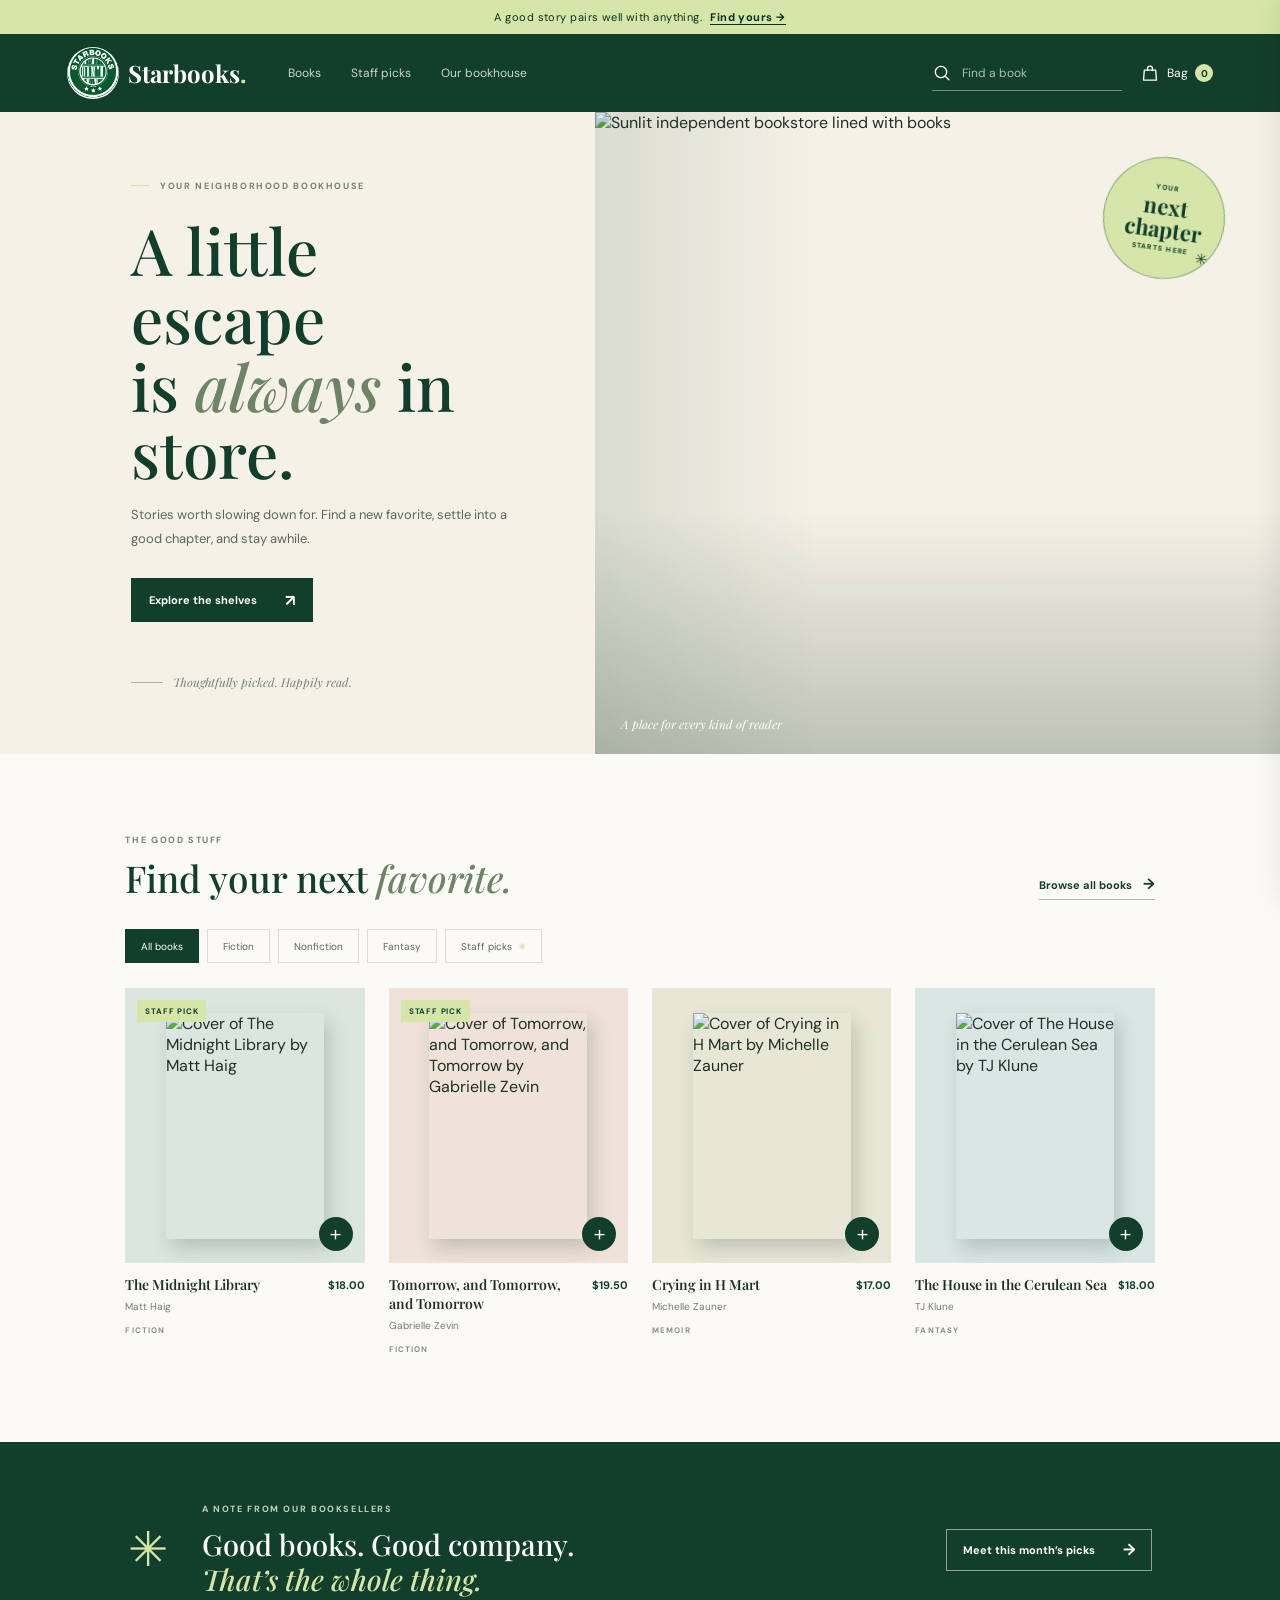
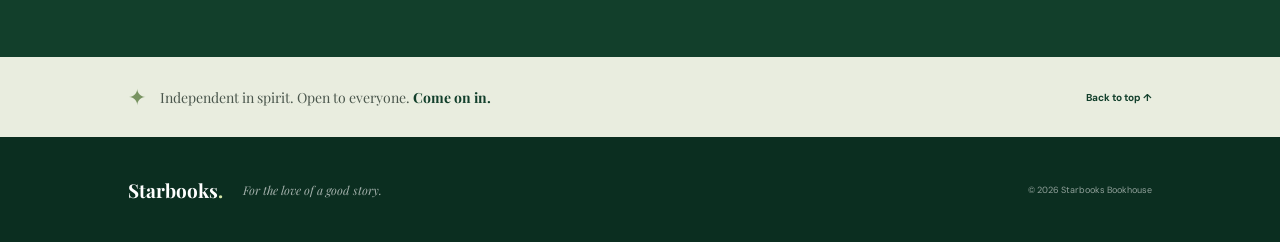
==== github-pages/index.html @ 0fb67bca "Starbooks storefront UI update" ====
<!doctype html>
<html lang="en">
  <head>
    <meta charset="UTF-8" />
    <meta name="viewport" content="width=device-width, initial-scale=1.0" />
    <meta name="theme-color" content="#123f2b" />
    <meta name="description" content="Find your next favorite at Starbooks, your neighborhood bookhouse." />
    <title>Starbooks — Your next favorite is waiting</title>
    <link rel="preconnect" href="https://fonts.googleapis.com" />
    <link rel="preconnect" href="https://fonts.gstatic.com" crossorigin />
    <link href="https://fonts.googleapis.com/css2?family=DM+Sans:wght@400;500;600;700&family=Playfair+Display:wght@500;600;700&display=swap" rel="stylesheet" />
    <link rel="stylesheet" href="styles.css?v=3" />
    <script src="backend-config.js"></script>
    <script src="app.js?v=3" defer></script>
  </head>
  <body>
    <div class="announcement">A good story pairs well with anything. <a href="#books">Find yours <span aria-hidden="true">→</span></a></div>
    <header class="site-header">
      <a class="brand" href="#top" aria-label="Starbooks home">
        <img class="brand-logo" src="logo.jpg" alt="" />
        <span class="brand-name">Starbooks<span class="brand-period">.</span></span>
      </a>
      <nav class="main-nav" aria-label="Main navigation">
        <a href="#books">Books</a>
        <a href="#staff-picks">Staff picks</a>
        <a href="#about">Our bookhouse</a>
      </nav>
      <div class="header-actions">
        <label class="search-box">
          <svg viewBox="0 0 24 24" aria-hidden="true"><circle cx="10.8" cy="10.8" r="6.8"/><path d="m16 16 4.2 4.2"/></svg>
          <input id="search" type="search" placeholder="Find a book" aria-label="Search books" />
        </label>
        <button class="bag-button" id="open-cart" type="button" aria-label="Open shopping bag, 0 items">
          <svg viewBox="0 0 24 24" aria-hidden="true"><path d="M5.2 8.5h13.6l1 12H4.2l1-12Z"/><path d="M9 9V6.8a3 3 0 0 1 6 0V9"/></svg>
          <span>Bag</span><span class="bag-count" id="bag-count">0</span>
        </button>
        <button class="menu-toggle icon-button" id="menu-toggle" type="button" aria-label="Open menu" aria-expanded="false">
          <svg viewBox="0 0 24 24" aria-hidden="true"><path d="M4 7h16M4 12h16M4 17h16"/></svg>
        </button>
      </div>
      <div class="mobile-menu" id="mobile-menu">
        <a href="#books">Books</a><a href="#staff-picks">Staff picks</a><a href="#about">Our bookhouse</a>
      </div>
    </header>

    <main id="top">
      <section class="hero" aria-labelledby="hero-title">
        <div class="hero-copy">
          <p class="eyebrow"><span></span> YOUR NEIGHBORHOOD BOOKHOUSE</p>
          <h1 id="hero-title">A little escape<br />is <em>always</em> in store.</h1>
          <p class="hero-description">Stories worth slowing down for. Find a new favorite, settle into a good chapter, and stay awhile.</p>
          <a class="primary-button" href="#books">Explore the shelves <span aria-hidden="true">↗</span></a>
          <div class="hero-note"><span class="note-rule"></span><span>Thoughtfully picked. Happily read.</span></div>
        </div>
        <div class="hero-image-wrap">
          <img class="hero-image" src="https://images.unsplash.com/photo-1507842217343-583bb7270b66?auto=format&fit=crop&w=1500&q=85" alt="Sunlit independent bookstore lined with books" />
          <div class="hero-sticker"><span>YOUR</span><strong>next<br />chapter</strong><span>STARTS HERE</span><i aria-hidden="true">✳</i></div>
          <span class="image-caption">A place for every kind of reader</span>
        </div>
      </section>

      <section class="shelf-section" id="books" aria-labelledby="shelf-heading">
        <div class="section-heading">
          <div><p class="eyebrow green-eyebrow">THE GOOD STUFF</p><h2 id="shelf-heading">Find your next <em>favorite.</em></h2></div>
          <a class="text-link" href="#book-grid">Browse all books <span aria-hidden="true">→</span></a>
        </div>
        <div class="filter-row" role="group" aria-label="Filter books by genre">
          <button class="filter-chip active" data-category="All" type="button" aria-pressed="true">All books</button>
          <button class="filter-chip" data-category="Fiction" type="button" aria-pressed="false">Fiction</button>
          <button class="filter-chip" data-category="Nonfiction" type="button" aria-pressed="false">Nonfiction</button>
          <button class="filter-chip" data-category="Fantasy" type="button" aria-pressed="false">Fantasy</button>
          <button class="filter-chip" data-category="Staff picks" type="button" aria-pressed="false">Staff picks <span class="sparkle" aria-hidden="true">✳</span></button>
        </div>
        <div class="book-grid" id="book-grid" aria-live="polite">
          <article class="book-card" data-category="Fiction" data-title="The Midnight Library" data-author="Matt Haig" data-price="18.00" data-isbn="9780525559474" data-pick="true">
            <div class="book-art cover-blue"><img src="https://covers.openlibrary.org/b/isbn/9780525559474-L.jpg" alt="Cover of The Midnight Library by Matt Haig" loading="lazy" /><span class="pick-label">STAFF PICK</span><button class="quick-add" type="button" aria-label="Add The Midnight Library to bag">+</button></div>
            <div class="book-info"><div><h3>The Midnight Library</h3><p>Matt Haig</p></div><span class="price">$18.00</span></div>
            <span class="book-genre">FICTION</span>
          </article>
          <article class="book-card" data-category="Fiction" data-title="Tomorrow, and Tomorrow, and Tomorrow" data-author="Gabrielle Zevin" data-price="19.50" data-isbn="9780593321201" data-pick="true">
            <div class="book-art cover-coral"><img src="https://covers.openlibrary.org/b/isbn/9780593321201-L.jpg" alt="Cover of Tomorrow, and Tomorrow, and Tomorrow by Gabrielle Zevin" loading="lazy" /><span class="pick-label">STAFF PICK</span><button class="quick-add" type="button" aria-label="Add Tomorrow, and Tomorrow, and Tomorrow to bag">+</button></div>
            <div class="book-info"><div><h3>Tomorrow, and Tomorrow, and Tomorrow</h3><p>Gabrielle Zevin</p></div><span class="price">$19.50</span></div>
            <span class="book-genre">FICTION</span>
          </article>
          <article class="book-card" data-category="Nonfiction" data-title="Crying in H Mart" data-author="Michelle Zauner" data-price="17.00" data-isbn="9780525657743" data-pick="false">
            <div class="book-art cover-yellow"><img src="https://covers.openlibrary.org/b/isbn/9780525657743-L.jpg" alt="Cover of Crying in H Mart by Michelle Zauner" loading="lazy" /><button class="quick-add" type="button" aria-label="Add Crying in H Mart to bag">+</button></div>
            <div class="book-info"><div><h3>Crying in H Mart</h3><p>Michelle Zauner</p></div><span class="price">$17.00</span></div>
            <span class="book-genre">MEMOIR</span>
          </article>
          <article class="book-card" data-category="Fantasy" data-title="The House in the Cerulean Sea" data-author="TJ Klune" data-price="18.00" data-isbn="9781250217288" data-pick="false">
            <div class="book-art cover-teal"><img src="https://covers.openlibrary.org/b/isbn/9781250217288-L.jpg" alt="Cover of The House in the Cerulean Sea by TJ Klune" loading="lazy" /><button class="quick-add" type="button" aria-label="Add The House in the Cerulean Sea to bag">+</button></div>
            <div class="book-info"><div><h3>The House in the Cerulean Sea</h3><p>TJ Klune</p></div><span class="price">$18.00</span></div>
            <span class="book-genre">FANTASY</span>
          </article>
        </div>
        <p class="empty-state" id="empty-state" hidden>No books found. Try a different search.</p>
      </section>

      <section class="staff-banner" id="staff-picks">
        <div class="banner-mark" aria-hidden="true">✳</div>
        <div><p class="eyebrow">A NOTE FROM OUR BOOKSELLERS</p><h2>Good books. Good company.<br /><em>That’s the whole thing.</em></h2></div>
        <a class="light-button" href="#books">Meet this month’s picks <span aria-hidden="true">→</span></a>
      </section>

      <section class="about-strip" id="about"><span class="about-icon" aria-hidden="true">✦</span><p>Independent in spirit. Open to everyone. <strong>Come on in.</strong></p><a href="#top" aria-label="Back to top">Back to top ↑</a></section>
    </main>

    <footer class="site-footer"><a class="footer-brand" href="#top">Starbooks<span>.</span></a><p>For the love of a good story.</p><small>© 2026 Starbooks Bookhouse</small></footer>

    <div class="scrim" id="scrim" hidden></div>
    <aside class="cart-drawer" id="cart-drawer" aria-labelledby="cart-title" aria-modal="true" role="dialog" aria-hidden="true" inert>
      <div class="cart-header"><div><p class="eyebrow green-eyebrow">YOUR LITTLE STACK</p><h2 id="cart-title">Your bag <span id="cart-item-count">(0)</span></h2></div><button class="icon-button close-cart" id="close-cart" type="button" aria-label="Close bag"><svg viewBox="0 0 24 24" aria-hidden="true"><path d="m6 6 12 12M18 6 6 18"/></svg></button></div>
      <div class="cart-items" id="cart-items"><p class="cart-empty">Your next favorite is still out there.</p></div>
      <div class="cart-footer">
        <div class="subtotal"><span>Subtotal</span><strong id="cart-subtotal">$0.00</strong></div>
        <button class="checkout-button" id="checkout-button" type="button" disabled>Continue <span aria-hidden="true">→</span></button>
        <p id="checkout-message" class="checkout-message" role="status" aria-live="polite"></p>
        <form class="checkout-form" id="checkout-form" hidden>
          <label class="customer-field">Email for the receipt<input name="customer_email" type="email" autocomplete="email" maxlength="254" required /></label>
          <label class="form-trap" aria-hidden="true">Leave this field blank<input name="website" tabindex="-1" autocomplete="off" /></label>
          <button class="checkout-submit" type="submit">Send receipt <span aria-hidden="true">→</span></button>
        </form>
      </div>
    </aside>
    <div class="toast" id="toast" role="status" aria-live="polite"></div>
  </body>
</html>
---- github-pages/styles.css ----
:root {
  color-scheme: light;
  --forest: #123f2b;
  --forest-dark: #0b2e20;
  --leaf: #d5e6a8;
  --cream: #f5f1e7;
  --paper: #fbfaf6;
  --ink: #1f3028;
  --muted: #747b72;
  --line: #e6e1d6;
  --serif: "Playfair Display", Georgia, serif;
  --sans: "DM Sans", "Helvetica Neue", sans-serif;
}

* { box-sizing: border-box; }
html { scroll-behavior: smooth; }
body { margin: 0; background: var(--paper); color: var(--ink); font-family: var(--sans); -webkit-font-smoothing: antialiased; }
button, input { font: inherit; }
button, a { -webkit-tap-highlight-color: transparent; }
a { color: inherit; text-decoration: none; }
button { color: inherit; }
.announcement { min-height: 34px; display: flex; justify-content: center; align-items: center; gap: 8px; padding: 6px 16px; background: var(--leaf); color: var(--forest-dark); font-size: 11px; letter-spacing: .04em; }
.announcement a { font-weight: 700; border-bottom: 1px solid currentColor; }
.site-header { height: 78px; padding: 0 max(5.2vw, 28px); display: flex; align-items: center; gap: 42px; background: var(--forest); color: #fffdf7; position: relative; z-index: 5; }
.brand { display: inline-flex; align-items: center; gap: 9px; flex-shrink: 0; }
.brand-logo { width: 52px; height: 52px; display: block; border-radius: 50%; background: white; object-fit: cover; }
.brand-name,.footer-brand { font-family: var(--serif); font-size: 24px; font-weight: 700; letter-spacing: 0; }
.brand-period,.footer-brand span { color: var(--leaf); }
.main-nav { display: flex; align-items: center; gap: 30px; margin-right: auto; }
.main-nav a { color: rgba(255,255,255,.78); font-size: 12px; transition: color .2s; }
.main-nav a:hover { color: var(--leaf); }
.header-actions { display: flex; align-items: center; gap: 18px; }
.search-box { width: 190px; height: 36px; display: flex; align-items: center; gap: 8px; border-bottom: 1px solid rgba(255,255,255,.4); }
.search-box svg,.icon-button svg,.bag-button svg { width: 20px; height: 20px; fill: none; stroke: currentColor; stroke-width: 1.6; stroke-linecap: round; stroke-linejoin: round; flex: 0 0 auto; }
.search-box input { width: 100%; min-width: 0; border: 0; outline: 0; background: transparent; color: white; font-size: 12px; }
.search-box input::placeholder { color: rgba(255,255,255,.66); }
.icon-button { display: inline-flex; justify-content: center; align-items: center; background: none; border: 0; color: inherit; cursor: pointer; }
.icon-button { width: 36px; height: 36px; }
.bag-button { display: inline-flex; min-height: 36px; align-items: center; gap: 7px; padding: 0; border: 0; background: none; color: inherit; font-size: 12px; cursor: pointer; }
.bag-count { display: grid; min-width: 18px; height: 18px; place-items: center; padding: 0 4px; border-radius: 50%; background: var(--leaf); color: var(--forest); font-size: 10px; font-weight: 700; }
.menu-toggle,.mobile-menu { display: none; }
.hero { min-height: 530px; display: grid; grid-template-columns: .93fr 1.07fr; background: var(--cream); overflow: hidden; }
.hero-copy { align-self: center; padding: 68px 6vw 64px 10.2vw; position: relative; z-index: 1; }
.eyebrow { margin: 0; color: rgba(255,255,255,.76); font-size: 9px; font-weight: 700; letter-spacing: .18em; }
.hero-copy .eyebrow { color: #72836f; }
.eyebrow span { display: inline-block; width: 18px; height: 1px; margin: 0 8px 3px 0; background: var(--leaf); }
.hero h1 { margin: 24px 0 16px; color: var(--forest); font-family: var(--serif); font-size: clamp(46px, 5vw, 69px); font-weight: 500; line-height: 1.06; letter-spacing: 0; }
h1 em,h2 em { color: #6d8565; font-weight: 500; }
.hero-description { max-width: 380px; margin: 0 0 28px; color: #5e665f; font-size: 13px; line-height: 1.8; }
.primary-button,.light-button,.checkout-button { display: inline-flex; align-items: center; justify-content: space-between; gap: 28px; border: 0; cursor: pointer; font-size: 11px; font-weight: 700; }
.primary-button { min-height: 44px; padding: 0 18px; background: var(--forest); color: white; transition: background .2s, transform .2s; }
.primary-button:hover,.checkout-button:hover:not(:disabled) { background: #245b3f; transform: translateY(-1px); }
.primary-button span,.light-button span,.checkout-button span { font-size: 16px; }
.hero-note { display: flex; align-items: center; gap: 10px; margin-top: 52px; color: #7b8078; font-family: var(--serif); font-size: 12px; font-style: italic; }
.note-rule { width: 32px; height: 1px; background: #abb49e; }
.hero-image-wrap { min-height: 530px; position: relative; overflow: hidden; }
.hero-image { width: 100%; height: 100%; position: absolute; inset: 0; object-fit: cover; object-position: center 53%; }
.hero-image-wrap::after { content: ""; position: absolute; inset: 0; background: linear-gradient(90deg, rgba(18,63,43,.12), transparent 32%), linear-gradient(0deg, rgba(15,42,28,.24), transparent 38%); pointer-events: none; }
.hero-sticker { width: 122px; height: 122px; position: absolute; z-index: 1; top: 45px; right: 8%; display: flex; flex-direction: column; justify-content: center; align-items: center; border: 1px solid rgba(18,63,43,.38); border-radius: 50%; background: var(--leaf); color: var(--forest); transform: rotate(8deg); }
.hero-sticker span { font-size: 7px; font-weight: 700; letter-spacing: .18em; }
.hero-sticker strong { margin: 3px 0; font-family: var(--serif); font-size: 22px; line-height: 1.03; text-align: center; }
.hero-sticker i { position: absolute; right: 11px; bottom: 14px; font-size: 15px; font-style: normal; }
.image-caption { position: absolute; z-index: 1; bottom: 22px; left: 26px; color: white; font-family: var(--serif); font-size: 12px; font-style: italic; }
.shelf-section { padding: 80px 9.8vw 88px; background: var(--paper); }
.section-heading { display: flex; align-items: end; justify-content: space-between; gap: 20px; }
.green-eyebrow { color: #72836f; }
.section-heading h2,.staff-banner h2 { margin: 10px 0 0; color: var(--forest); font-family: var(--serif); font-size: 37px; font-weight: 500; line-height: 1.2; }
.text-link { padding-bottom: 5px; color: var(--forest); border-bottom: 1px solid #aebbaa; font-size: 11px; font-weight: 700; }
.text-link span { padding-left: 8px; font-size: 15px; }
.filter-row { display: flex; gap: 8px; margin: 29px 0 25px; overflow-x: auto; scrollbar-width: none; }
.filter-row::-webkit-scrollbar { display: none; }
.filter-chip { min-height: 34px; padding: 0 15px; flex: 0 0 auto; border: 1px solid #dddcd1; background: transparent; color: #5f675f; font-size: 10px; cursor: pointer; transition: all .2s; }
.filter-chip:hover { border-color: var(--forest); color: var(--forest); }
.filter-chip.active { border-color: var(--forest); background: var(--forest); color: white; }
.sparkle { padding-left: 3px; color: #c7d98a; }
.book-grid { display: grid; grid-template-columns: repeat(4,minmax(0,1fr)); gap: 24px; }
.book-card { min-width: 0; animation: arrive .45s both; }
@keyframes arrive { from { opacity: 0; transform: translateY(8px); } to { opacity: 1; transform: translateY(0); } }
.book-art { height: 275px; display: grid; place-items: center; position: relative; overflow: hidden; background: #e7e4da; }
.cover-blue { background: #dce6e0; }.cover-coral { background: #efe2d8; }.cover-yellow { background: #e8e7d6; }.cover-teal { background: #d9e6e4; }
.book-art img { width: 158px; height: 226px; object-fit: cover; box-shadow: 5px 9px 18px rgba(31,48,40,.2); transition: transform .25s, box-shadow .25s; }
.book-card:hover .book-art img { transform: translateY(-4px) rotate(-1deg); box-shadow: 7px 13px 21px rgba(31,48,40,.24); }
.pick-label { position: absolute; top: 12px; left: 12px; padding: 6px 8px; background: var(--leaf); color: var(--forest); font-size: 8px; font-weight: 700; letter-spacing: .1em; }
.quick-add { width: 34px; height: 34px; position: absolute; right: 12px; bottom: 12px; display: grid; place-items: center; border: 0; border-radius: 50%; background: var(--forest); color: white; font-size: 22px; font-weight: 300; line-height: 1; cursor: pointer; transition: transform .2s, background .2s; }
.quick-add:hover { background: #2a6647; transform: rotate(90deg); }
.book-info { display: flex; align-items: start; justify-content: space-between; gap: 8px; margin-top: 13px; }
.book-info h3 { max-width: 210px; margin: 0; font-family: var(--serif); font-size: 14px; font-weight: 600; line-height: 1.35; }
.book-info p { margin: 5px 0 0; color: var(--muted); font-size: 10px; }
.price { flex: 0 0 auto; padding-top: 2px; color: var(--forest); font-size: 11px; font-weight: 700; }
.book-genre { display: block; margin-top: 12px; color: #899084; font-size: 8px; font-weight: 700; letter-spacing: .14em; }
.empty-state { padding: 45px 0; color: var(--muted); font-family: var(--serif); text-align: center; }
.staff-banner { min-height: 215px; padding: 45px 10vw; display: flex; align-items: center; gap: 34px; background: var(--forest); color: white; }
.banner-mark { color: var(--leaf); font-size: 48px; line-height: 1; }
.staff-banner .eyebrow { color: #c4d1bd; }
.staff-banner h2 { margin-top: 12px; color: white; font-size: 29px; }
.staff-banner h2 em { color: var(--leaf); }
.light-button { min-height: 42px; margin-left: auto; padding: 0 16px; border: 1px solid rgba(255,255,255,.52); background: transparent; color: white; transition: background .2s; }
.light-button:hover { background: rgba(255,255,255,.1); }
.about-strip { min-height: 80px; padding: 18px 10vw; display: flex; align-items: center; gap: 14px; background: #e9eddf; }
.about-icon { color: #789361; font-size: 22px; }
.about-strip p { margin: 0; color: #4b574d; font-family: var(--serif); font-size: 14px; }
.about-strip strong { color: var(--forest); }
.about-strip a { margin-left: auto; color: var(--forest); font-size: 10px; font-weight: 700; }
.site-footer { min-height: 105px; padding: 24px 10vw; display: flex; align-items: center; gap: 20px; background: var(--forest-dark); color: white; }
.footer-brand { font-size: 19px; }
.site-footer p { margin: 0; color: rgba(255,255,255,.62); font-family: var(--serif); font-size: 12px; font-style: italic; }
.site-footer small { margin-left: auto; color: rgba(255,255,255,.55); font-size: 9px; }
.scrim { position: fixed; inset: 0; z-index: 10; background: rgba(11,30,20,.48); }
.cart-drawer { width: min(420px,100%); height: 100dvh; position: fixed; z-index: 11; top: 0; right: 0; display: flex; flex-direction: column; padding: 28px; background: var(--paper); box-shadow: -12px 0 35px rgba(0,0,0,.16); transform: translateX(105%); transition: transform .28s ease; }
.cart-drawer.open { transform: translateX(0); }
.cart-header { display: flex; align-items: center; justify-content: space-between; padding-bottom: 20px; border-bottom: 1px solid var(--line); }
.cart-header h2 { margin: 8px 0 0; color: var(--forest); font-family: var(--serif); font-size: 28px; font-weight: 500; }
.cart-header h2 span { color: #8a9187; font-family: var(--sans); font-size: 12px; }
.close-cart { color: var(--forest); }
.cart-items { flex: 1; overflow: auto; }
.cart-empty { margin-top: 34px; color: var(--muted); font-family: var(--serif); font-size: 16px; }
.cart-line { display: grid; grid-template-columns: 55px 1fr auto; gap: 13px; align-items: center; padding: 17px 0; border-bottom: 1px solid var(--line); }
.cart-line img { width: 55px; height: 76px; object-fit: cover; background: #e5e3d9; }
.cart-line h3 { margin: 0; color: var(--forest); font-family: var(--serif); font-size: 13px; }
.cart-line p { margin: 4px 0; color: var(--muted); font-size: 10px; }
.quantity-controls { display: inline-flex; align-items: center; gap: 9px; margin-top: 5px; }
.quantity-controls button { width: 22px; height: 22px; border: 1px solid var(--line); background: transparent; cursor: pointer; }
.quantity-controls span { min-width: 12px; text-align: center; font-size: 10px; }
.cart-line-price { align-self: start; color: var(--forest); font-size: 11px; font-weight: 700; }
.cart-footer { padding-top: 18px; border-top: 1px solid var(--line); }
.subtotal { display: flex; justify-content: space-between; margin-bottom: 17px; color: var(--forest); font-size: 13px; }
.checkout-button { width: 100%; min-height: 47px; padding: 0 17px; background: var(--forest); color: white; transition: .2s; }
.checkout-button[hidden] { display: none; }
.checkout-button:disabled { background: #afb7aa; cursor: not-allowed; }
.cart-footer > p { margin: 10px 0 0; color: var(--muted); font-size: 9px; text-align: center; }
.checkout-message { color: var(--forest); font-size: 11px; line-height: 1.5; text-align: left !important; }
.checkout-form { display: grid; gap: 11px; padding: 13px 0 4px; }
.checkout-form[hidden] { display: none; }
.customer-field { display: grid; gap: 6px; color: #526052; font-size: 10px; font-weight: 600; }
.customer-field input { width: 100%; min-height: 40px; padding: 0 10px; border: 1px solid #d9ded3; background: #fff; color: var(--ink); font-size: 12px; outline-color: #6d8565; }
.order-captcha { min-height: 65px; }
.form-trap { position: absolute; width: 1px; height: 1px; overflow: hidden; clip: rect(0,0,0,0); white-space: nowrap; }
.checkout-submit { width: 100%; min-height: 44px; display: inline-flex; align-items: center; justify-content: space-between; padding: 0 15px; border: 0; background: #d5e6a8; color: var(--forest); font-size: 11px; font-weight: 700; cursor: pointer; }
.checkout-submit:disabled { opacity: .65; cursor: wait; }
.toast { position: fixed; z-index: 99999; right: 24px; top: 24px; bottom: auto; max-width: 380px; padding: 14px 20px; background: var(--forest-dark); color: white; font-size: 12px; font-weight: 600; border-radius: 8px; box-shadow: 0 12px 30px rgba(0,0,0,0.25); border-left: 4px solid #d5e6a8; opacity: 0; pointer-events: none; transform: translateY(-12px); transition: all .25s cubic-bezier(0.16, 1, 0.3, 1); display: flex; align-items: center; gap: 10px; }
.toast.visible { opacity: 1; transform: translateY(0); pointer-events: auto; }
.order-success-card { text-align: center; padding: 36px 16px; display: flex; flex-direction: column; align-items: center; }
.order-success-icon { width: 54px; height: 54px; background: #edf5e8; color: var(--forest-dark); border-radius: 50%; display: flex; align-items: center; justify-content: center; font-size: 24px; margin-bottom: 16px; font-weight: 700; box-shadow: 0 2px 8px rgba(18,63,43,.12); }
.order-success-card h3 { font-family: var(--font-display); font-size: 24px; color: var(--forest-dark); margin: 0 0 8px; }
.order-success-ref { display: inline-block; background: #f0f4ec; color: var(--forest); padding: 4px 12px; border-radius: 6px; font-size: 12px; font-weight: 700; margin-bottom: 14px; letter-spacing: .5px; }
.order-success-desc { color: #55665b; font-size: 13px; line-height: 1.5; margin: 0 0 22px; max-width: 280px; }
.order-success-btn { width: 100%; max-width: 220px; min-height: 42px; background: var(--forest-dark); color: white; border: 0; border-radius: 6px; font-weight: 700; font-size: 12px; cursor: pointer; transition: background .2s; }
.order-success-btn:hover { background: var(--forest); }
body.cart-open { overflow: hidden; }
@media (max-width: 900px) {
  .site-header { gap: 24px; padding-inline: 4vw; }
  .main-nav { gap: 16px; }
  .search-box { width: 145px; }
  .hero-copy { padding-left: 7vw; }
  .hero h1 { font-size: 52px; }
  .shelf-section { padding-inline: 6vw; }
  .book-grid { gap: 14px; }
  .book-art { height: 235px; }
  .book-art img { width: 135px; height: 198px; }
}
@media (max-width: 680px) {
  .announcement { font-size: 10px; }
  .site-header { height: 66px; padding-inline: 19px; gap: 12px; }
  .brand-logo { width: 46px; height: 46px; }
  .brand-name { font-size: 21px; }
  .main-nav { display: none; }
  .header-actions { gap: 10px; margin-left: auto; }
  .bag-button { gap: 4px; }
  .search-box { width: 34px; height: 36px; border: 0; justify-content: center; }
  .search-box input { width: 0; padding: 0; opacity: 0; transition: width .2s, opacity .2s; }
  .search-box:focus-within { width: 154px; border-bottom: 1px solid rgba(255,255,255,.5); }
  .search-box:focus-within input { width: 120px; opacity: 1; }
  .menu-toggle { display: inline-flex; }
  .mobile-menu { position: absolute; top: 66px; left: 0; right: 0; display: none; flex-direction: column; padding: 8px 20px 14px; background: var(--forest); border-top: 1px solid rgba(255,255,255,.16); }
  .mobile-menu.open { display: flex; }
  .mobile-menu a { padding: 11px 0; color: white; font-size: 12px; border-bottom: 1px solid rgba(255,255,255,.12); }
  .hero { grid-template-columns: 1fr; }
  .hero-copy { padding: 49px 25px 35px; }
  .hero h1 { margin-top: 18px; font-size: clamp(45px, 11vw, 61px); }
  .hero-description { max-width: 330px; }
  .hero-note { margin-top: 28px; }
  .hero-image-wrap { min-height: 310px; }
  .hero-sticker { width: 95px; height: 95px; top: 18px; right: 7%; }
  .hero-sticker strong { font-size: 18px; }
  .hero-sticker span { font-size: 6px; }
  .shelf-section { padding: 55px 20px 62px; }
  .section-heading { align-items: start; flex-direction: column; gap: 14px; }
  .section-heading h2 { font-size: 32px; }
  .filter-row { margin-top: 22px; }
  .book-grid { grid-template-columns: repeat(2,minmax(0,1fr)); gap: 25px 13px; }
  .book-art { height: clamp(185px, 58vw, 245px); }
  .book-art img { width: min(65%, 145px); height: 82%; }
  .book-info { gap: 4px; }
  .book-info h3 { font-size: 12px; }
  .price { font-size: 10px; }
  .staff-banner { padding: 33px 23px; gap: 17px; flex-wrap: wrap; }
  .banner-mark { font-size: 34px; }
  .staff-banner h2 { font-size: 24px; }
  .light-button { margin: 0 0 0 51px; }
  .about-strip { padding: 17px 20px; gap: 9px; }
  .about-strip p { font-size: 12px; }
  .site-footer { padding: 20px; gap: 12px; flex-wrap: wrap; }
  .site-footer p { font-size: 10px; }
  .site-footer small { width: 100%; margin-left: 0; }
  .cart-drawer { padding: 22px; }
}
@media (prefers-reduced-motion: reduce) {
  *,*::before,*::after { scroll-behavior: auto !important; animation-duration: .01ms !important; animation-iteration-count: 1 !important; transition-duration: .01ms !important; }
}
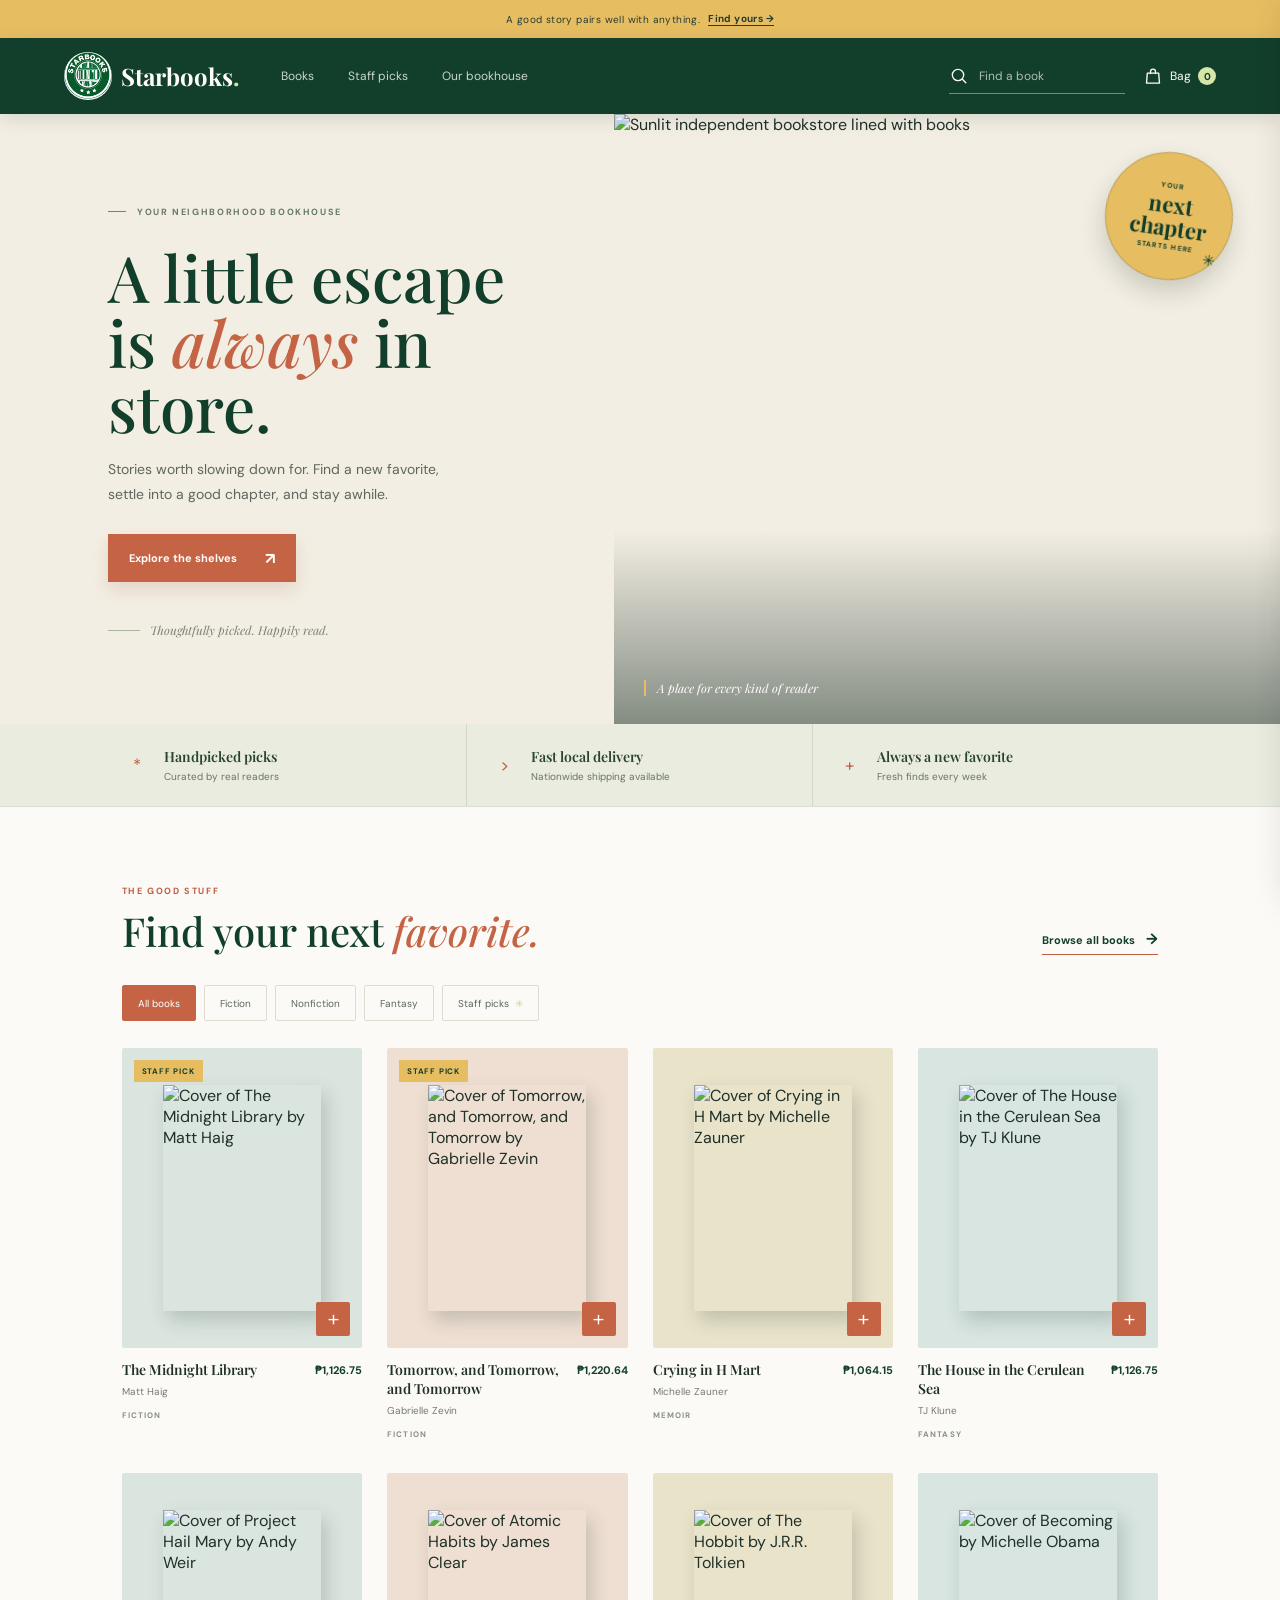
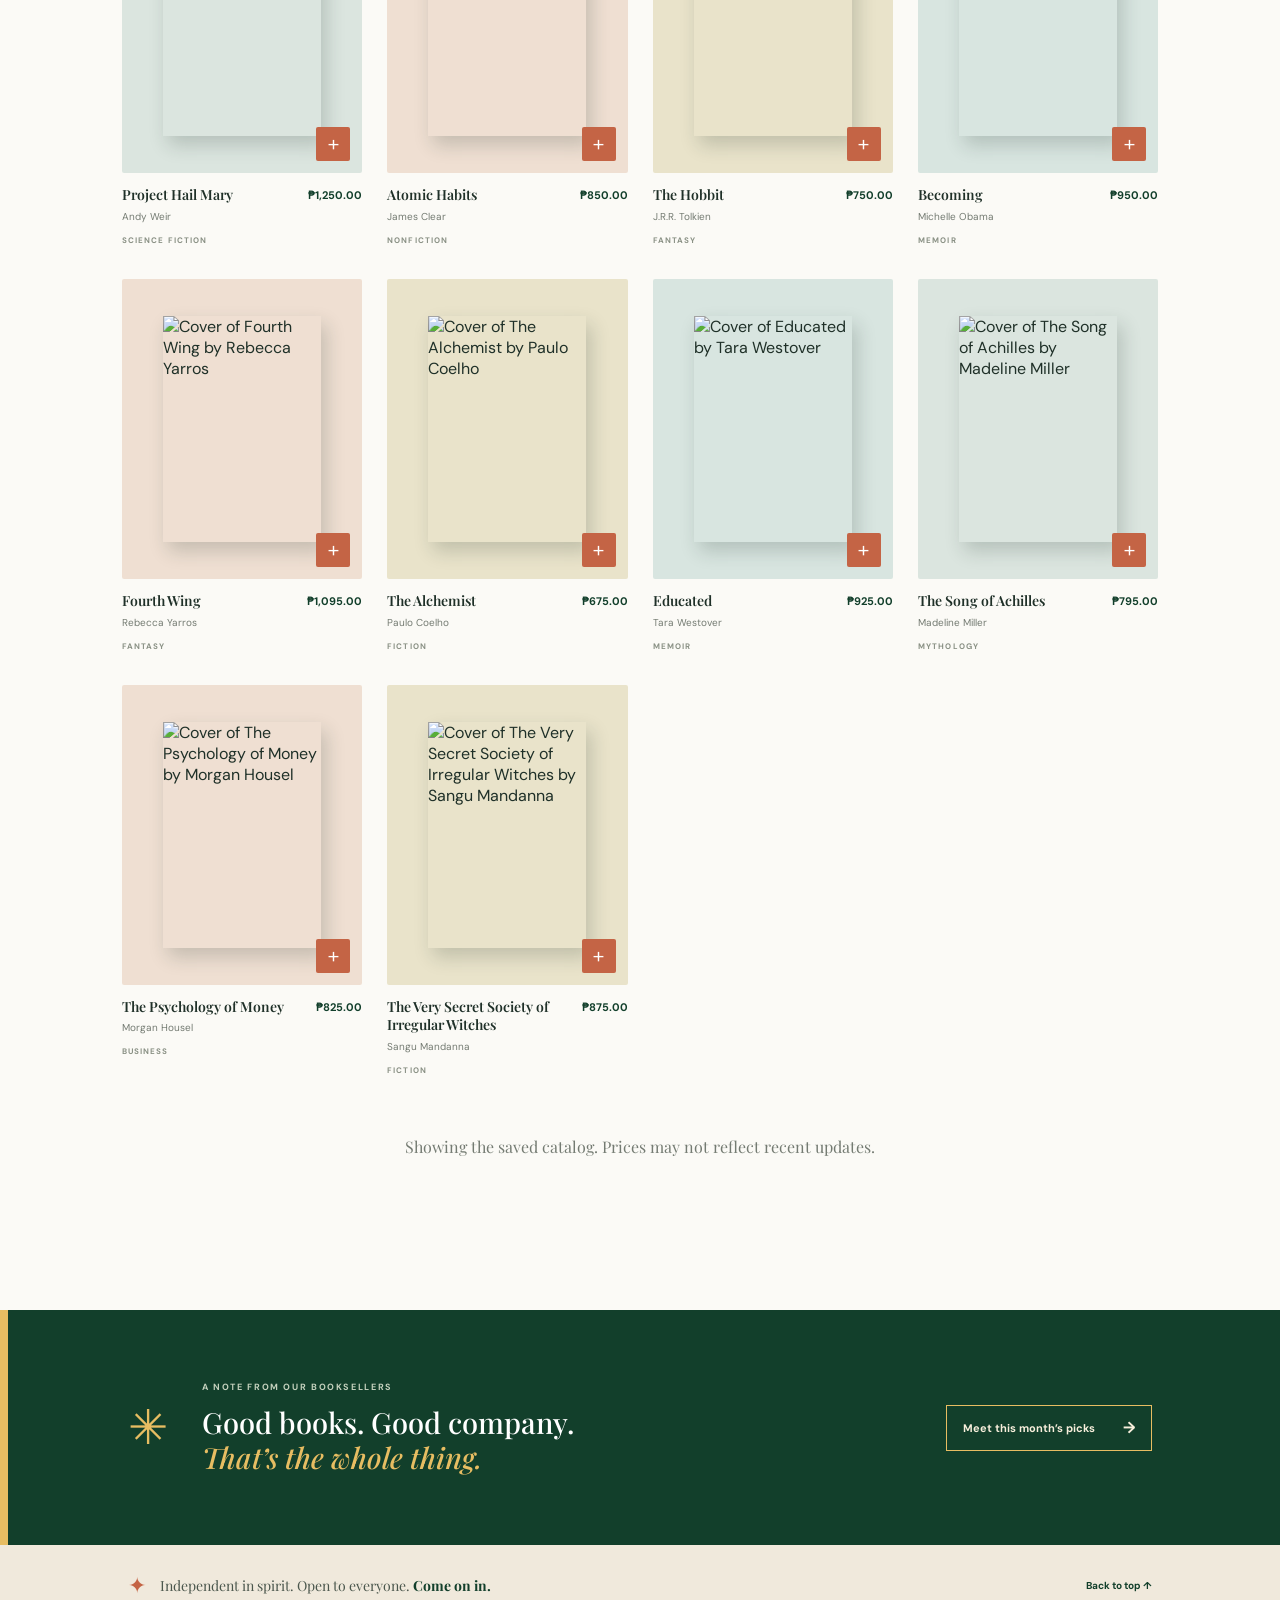
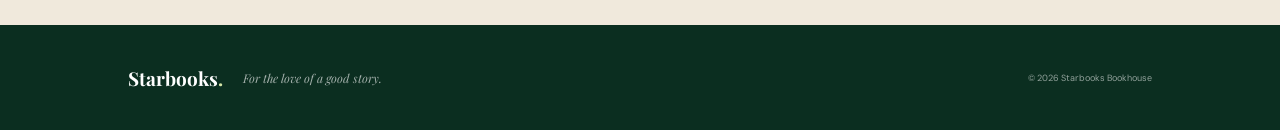
==== commit 1e164e55: "Fix Supabase connectivity and fallback storefront flow" ====
--- a/github-pages/index.html
+++ b/github-pages/index.html
@@ -1,127 +1,121 @@
-<!doctype html>
-<html lang="en">
-  <head>
-    <meta charset="UTF-8" />
-    <meta name="viewport" content="width=device-width, initial-scale=1.0" />
-    <meta name="theme-color" content="#123f2b" />
-    <meta name="description" content="Find your next favorite at Starbooks, your neighborhood bookhouse." />
-    <title>Starbooks — Your next favorite is waiting</title>
-    <link rel="preconnect" href="https://fonts.googleapis.com" />
-    <link rel="preconnect" href="https://fonts.gstatic.com" crossorigin />
-    <link href="https://fonts.googleapis.com/css2?family=DM+Sans:wght@400;500;600;700&family=Playfair+Display:wght@500;600;700&display=swap" rel="stylesheet" />
-    <link rel="stylesheet" href="styles.css?v=3" />
-    <script src="backend-config.js"></script>
-    <script src="app.js?v=3" defer></script>
-  </head>
-  <body>
-    <div class="announcement">A good story pairs well with anything. <a href="#books">Find yours <span aria-hidden="true">→</span></a></div>
-    <header class="site-header">
-      <a class="brand" href="#top" aria-label="Starbooks home">
-        <img class="brand-logo" src="logo.jpg" alt="" />
-        <span class="brand-name">Starbooks<span class="brand-period">.</span></span>
-      </a>
-      <nav class="main-nav" aria-label="Main navigation">
-        <a href="#books">Books</a>
-        <a href="#staff-picks">Staff picks</a>
-        <a href="#about">Our bookhouse</a>
-      </nav>
-      <div class="header-actions">
-        <label class="search-box">
-          <svg viewBox="0 0 24 24" aria-hidden="true"><circle cx="10.8" cy="10.8" r="6.8"/><path d="m16 16 4.2 4.2"/></svg>
-          <input id="search" type="search" placeholder="Find a book" aria-label="Search books" />
-        </label>
-        <button class="bag-button" id="open-cart" type="button" aria-label="Open shopping bag, 0 items">
-          <svg viewBox="0 0 24 24" aria-hidden="true"><path d="M5.2 8.5h13.6l1 12H4.2l1-12Z"/><path d="M9 9V6.8a3 3 0 0 1 6 0V9"/></svg>
-          <span>Bag</span><span class="bag-count" id="bag-count">0</span>
-        </button>
-        <button class="menu-toggle icon-button" id="menu-toggle" type="button" aria-label="Open menu" aria-expanded="false">
-          <svg viewBox="0 0 24 24" aria-hidden="true"><path d="M4 7h16M4 12h16M4 17h16"/></svg>
-        </button>
-      </div>
-      <div class="mobile-menu" id="mobile-menu">
-        <a href="#books">Books</a><a href="#staff-picks">Staff picks</a><a href="#about">Our bookhouse</a>
-      </div>
-    </header>
-
-    <main id="top">
-      <section class="hero" aria-labelledby="hero-title">
-        <div class="hero-copy">
-          <p class="eyebrow"><span></span> YOUR NEIGHBORHOOD BOOKHOUSE</p>
-          <h1 id="hero-title">A little escape<br />is <em>always</em> in store.</h1>
-          <p class="hero-description">Stories worth slowing down for. Find a new favorite, settle into a good chapter, and stay awhile.</p>
-          <a class="primary-button" href="#books">Explore the shelves <span aria-hidden="true">↗</span></a>
-          <div class="hero-note"><span class="note-rule"></span><span>Thoughtfully picked. Happily read.</span></div>
-        </div>
-        <div class="hero-image-wrap">
-          <img class="hero-image" src="https://images.unsplash.com/photo-1507842217343-583bb7270b66?auto=format&fit=crop&w=1500&q=85" alt="Sunlit independent bookstore lined with books" />
-          <div class="hero-sticker"><span>YOUR</span><strong>next<br />chapter</strong><span>STARTS HERE</span><i aria-hidden="true">✳</i></div>
-          <span class="image-caption">A place for every kind of reader</span>
-        </div>
-      </section>
-
-      <section class="shelf-section" id="books" aria-labelledby="shelf-heading">
-        <div class="section-heading">
-          <div><p class="eyebrow green-eyebrow">THE GOOD STUFF</p><h2 id="shelf-heading">Find your next <em>favorite.</em></h2></div>
-          <a class="text-link" href="#book-grid">Browse all books <span aria-hidden="true">→</span></a>
-        </div>
-        <div class="filter-row" role="group" aria-label="Filter books by genre">
-          <button class="filter-chip active" data-category="All" type="button" aria-pressed="true">All books</button>
-          <button class="filter-chip" data-category="Fiction" type="button" aria-pressed="false">Fiction</button>
-          <button class="filter-chip" data-category="Nonfiction" type="button" aria-pressed="false">Nonfiction</button>
-          <button class="filter-chip" data-category="Fantasy" type="button" aria-pressed="false">Fantasy</button>
-          <button class="filter-chip" data-category="Staff picks" type="button" aria-pressed="false">Staff picks <span class="sparkle" aria-hidden="true">✳</span></button>
-        </div>
-        <div class="book-grid" id="book-grid" aria-live="polite">
-          <article class="book-card" data-category="Fiction" data-title="The Midnight Library" data-author="Matt Haig" data-price="18.00" data-isbn="9780525559474" data-pick="true">
-            <div class="book-art cover-blue"><img src="https://covers.openlibrary.org/b/isbn/9780525559474-L.jpg" alt="Cover of The Midnight Library by Matt Haig" loading="lazy" /><span class="pick-label">STAFF PICK</span><button class="quick-add" type="button" aria-label="Add The Midnight Library to bag">+</button></div>
-            <div class="book-info"><div><h3>The Midnight Library</h3><p>Matt Haig</p></div><span class="price">$18.00</span></div>
-            <span class="book-genre">FICTION</span>
-          </article>
-          <article class="book-card" data-category="Fiction" data-title="Tomorrow, and Tomorrow, and Tomorrow" data-author="Gabrielle Zevin" data-price="19.50" data-isbn="9780593321201" data-pick="true">
-            <div class="book-art cover-coral"><img src="https://covers.openlibrary.org/b/isbn/9780593321201-L.jpg" alt="Cover of Tomorrow, and Tomorrow, and Tomorrow by Gabrielle Zevin" loading="lazy" /><span class="pick-label">STAFF PICK</span><button class="quick-add" type="button" aria-label="Add Tomorrow, and Tomorrow, and Tomorrow to bag">+</button></div>
-            <div class="book-info"><div><h3>Tomorrow, and Tomorrow, and Tomorrow</h3><p>Gabrielle Zevin</p></div><span class="price">$19.50</span></div>
-            <span class="book-genre">FICTION</span>
-          </article>
-          <article class="book-card" data-category="Nonfiction" data-title="Crying in H Mart" data-author="Michelle Zauner" data-price="17.00" data-isbn="9780525657743" data-pick="false">
-            <div class="book-art cover-yellow"><img src="https://covers.openlibrary.org/b/isbn/9780525657743-L.jpg" alt="Cover of Crying in H Mart by Michelle Zauner" loading="lazy" /><button class="quick-add" type="button" aria-label="Add Crying in H Mart to bag">+</button></div>
-            <div class="book-info"><div><h3>Crying in H Mart</h3><p>Michelle Zauner</p></div><span class="price">$17.00</span></div>
-            <span class="book-genre">MEMOIR</span>
-          </article>
-          <article class="book-card" data-category="Fantasy" data-title="The House in the Cerulean Sea" data-author="TJ Klune" data-price="18.00" data-isbn="9781250217288" data-pick="false">
-            <div class="book-art cover-teal"><img src="https://covers.openlibrary.org/b/isbn/9781250217288-L.jpg" alt="Cover of The House in the Cerulean Sea by TJ Klune" loading="lazy" /><button class="quick-add" type="button" aria-label="Add The House in the Cerulean Sea to bag">+</button></div>
-            <div class="book-info"><div><h3>The House in the Cerulean Sea</h3><p>TJ Klune</p></div><span class="price">$18.00</span></div>
-            <span class="book-genre">FANTASY</span>
-          </article>
-        </div>
-        <p class="empty-state" id="empty-state" hidden>No books found. Try a different search.</p>
-      </section>
-
-      <section class="staff-banner" id="staff-picks">
-        <div class="banner-mark" aria-hidden="true">✳</div>
-        <div><p class="eyebrow">A NOTE FROM OUR BOOKSELLERS</p><h2>Good books. Good company.<br /><em>That’s the whole thing.</em></h2></div>
-        <a class="light-button" href="#books">Meet this month’s picks <span aria-hidden="true">→</span></a>
-      </section>
-
-      <section class="about-strip" id="about"><span class="about-icon" aria-hidden="true">✦</span><p>Independent in spirit. Open to everyone. <strong>Come on in.</strong></p><a href="#top" aria-label="Back to top">Back to top ↑</a></section>
-    </main>
-
-    <footer class="site-footer"><a class="footer-brand" href="#top">Starbooks<span>.</span></a><p>For the love of a good story.</p><small>© 2026 Starbooks Bookhouse</small></footer>
-
-    <div class="scrim" id="scrim" hidden></div>
-    <aside class="cart-drawer" id="cart-drawer" aria-labelledby="cart-title" aria-modal="true" role="dialog" aria-hidden="true" inert>
-      <div class="cart-header"><div><p class="eyebrow green-eyebrow">YOUR LITTLE STACK</p><h2 id="cart-title">Your bag <span id="cart-item-count">(0)</span></h2></div><button class="icon-button close-cart" id="close-cart" type="button" aria-label="Close bag"><svg viewBox="0 0 24 24" aria-hidden="true"><path d="m6 6 12 12M18 6 6 18"/></svg></button></div>
-      <div class="cart-items" id="cart-items"><p class="cart-empty">Your next favorite is still out there.</p></div>
-      <div class="cart-footer">
-        <div class="subtotal"><span>Subtotal</span><strong id="cart-subtotal">$0.00</strong></div>
-        <button class="checkout-button" id="checkout-button" type="button" disabled>Continue <span aria-hidden="true">→</span></button>
-        <p id="checkout-message" class="checkout-message" role="status" aria-live="polite"></p>
-        <form class="checkout-form" id="checkout-form" hidden>
-          <label class="customer-field">Email for the receipt<input name="customer_email" type="email" autocomplete="email" maxlength="254" required /></label>
-          <label class="form-trap" aria-hidden="true">Leave this field blank<input name="website" tabindex="-1" autocomplete="off" /></label>
-          <button class="checkout-submit" type="submit">Send receipt <span aria-hidden="true">→</span></button>
-        </form>
-      </div>
-    </aside>
-    <div class="toast" id="toast" role="status" aria-live="polite"></div>
-  </body>
+<!doctype html>
+<html lang="en">
+  <head>
+    <meta charset="UTF-8" />
+    <meta name="viewport" content="width=device-width, initial-scale=1.0" />
+    <meta name="theme-color" content="#123f2b" />
+    <meta name="description" content="Find your next favorite at Starbooks, your neighborhood bookhouse." />
+    <title>Starbooks — Your next favorite is waiting</title>
+    <link rel="preconnect" href="https://fonts.googleapis.com" />
+    <link rel="preconnect" href="https://fonts.gstatic.com" crossorigin />
+    <link href="https://fonts.googleapis.com/css2?family=DM+Sans:wght@400;500;600;700&family=Playfair+Display:wght@500;600;700&display=swap" rel="stylesheet" />
+    <link rel="stylesheet" href="styles.css?v=8" />
+    <script src="backend-config.js"></script>
+    <script src="app.js?v=15" defer></script>
+  </head>
+  <body>
+    <div class="announcement">A good story pairs well with anything. <a href="#books">Find yours <span aria-hidden="true">→</span></a></div>
+    <header class="site-header">
+      <a class="brand" href="#top" aria-label="Starbooks home">
+        <img class="brand-logo" src="logo.jpg" alt="" />
+        <span class="brand-name">Starbooks<span class="brand-period">.</span></span>
+      </a>
+      <nav class="main-nav" aria-label="Main navigation">
+        <a href="#books">Books</a>
+        <a href="#staff-picks">Staff picks</a>
+        <a href="#about">Our bookhouse</a>
+      </nav>
+      <div class="header-actions">
+        <label class="search-box">
+          <svg viewBox="0 0 24 24" aria-hidden="true"><circle cx="10.8" cy="10.8" r="6.8"/><path d="m16 16 4.2 4.2"/></svg>
+          <input id="search" type="search" placeholder="Find a book" aria-label="Search books" />
+        </label>
+        <button class="bag-button" id="open-cart" type="button" aria-label="Open shopping bag, 0 items">
+          <svg viewBox="0 0 24 24" aria-hidden="true"><path d="M5.2 8.5h13.6l1 12H4.2l1-12Z"/><path d="M9 9V6.8a3 3 0 0 1 6 0V9"/></svg>
+          <span>Bag</span><span class="bag-count" id="bag-count">0</span>
+        </button>
+        <button class="menu-toggle icon-button" id="menu-toggle" type="button" aria-label="Open menu" aria-expanded="false">
+          <svg viewBox="0 0 24 24" aria-hidden="true"><path d="M4 7h16M4 12h16M4 17h16"/></svg>
+        </button>
+      </div>
+      <div class="mobile-menu" id="mobile-menu">
+        <a href="#books">Books</a><a href="#staff-picks">Staff picks</a><a href="#about">Our bookhouse</a>
+      </div>
+    </header>
+
+    <main id="top">
+      <section class="hero" aria-labelledby="hero-title">
+        <div class="hero-copy">
+          <p class="eyebrow"><span></span> YOUR NEIGHBORHOOD BOOKHOUSE</p>
+          <h1 id="hero-title">A little escape<br />is <em>always</em> in store.</h1>
+          <p class="hero-description">Stories worth slowing down for. Find a new favorite, settle into a good chapter, and stay awhile.</p>
+          <a class="primary-button" href="#books">Explore the shelves <span aria-hidden="true">↗</span></a>
+          <div class="hero-note"><span class="note-rule"></span><span>Thoughtfully picked. Happily read.</span></div>
+        </div>
+        <div class="hero-image-wrap">
+          <img class="hero-image" src="https://images.unsplash.com/photo-1507842217343-583bb7270b66?auto=format&fit=crop&w=1500&q=85" alt="Sunlit independent bookstore lined with books" />
+          <div class="hero-sticker"><span>YOUR</span><strong>next<br />chapter</strong><span>STARTS HERE</span><i aria-hidden="true">✳</i></div>
+          <span class="image-caption">A place for every kind of reader</span>
+        </div>
+      </section>
+
+      <section class="shop-highlights" aria-label="Bookhouse highlights">
+        <div class="highlight-item">
+          <span class="highlight-icon" aria-hidden="true">*</span>
+          <div><strong>Handpicked picks</strong><small>Curated by real readers</small></div>
+        </div>
+        <div class="highlight-item">
+          <span class="highlight-icon" aria-hidden="true">&gt;</span>
+          <div><strong>Fast local delivery</strong><small>Nationwide shipping available</small></div>
+        </div>
+        <div class="highlight-item">
+          <span class="highlight-icon" aria-hidden="true">+</span>
+          <div><strong>Always a new favorite</strong><small>Fresh finds every week</small></div>
+        </div>
+      </section>
+
+      <section class="shelf-section" id="books" aria-labelledby="shelf-heading">
+        <div class="section-heading">
+          <div><p class="eyebrow green-eyebrow">THE GOOD STUFF</p><h2 id="shelf-heading">Find your next <em>favorite.</em></h2></div>
+          <a class="text-link" href="#book-grid">Browse all books <span aria-hidden="true">→</span></a>
+        </div>
+        <div class="filter-row" role="group" aria-label="Filter books by genre">
+          <button class="filter-chip active" data-category="All" type="button" aria-pressed="true">All books</button>
+          <button class="filter-chip" data-category="Fiction" type="button" aria-pressed="false">Fiction</button>
+          <button class="filter-chip" data-category="Nonfiction" type="button" aria-pressed="false">Nonfiction</button>
+          <button class="filter-chip" data-category="Fantasy" type="button" aria-pressed="false">Fantasy</button>
+          <button class="filter-chip" data-category="Staff picks" type="button" aria-pressed="false">Staff picks <span class="sparkle" aria-hidden="true">✳</span></button>
+        </div>
+        <div class="book-grid" id="book-grid" aria-live="polite" aria-busy="true"></div>
+        <p class="empty-state" id="empty-state">Loading books...</p>
+      </section>
+
+      <section class="staff-banner" id="staff-picks">
+        <div class="banner-mark" aria-hidden="true">✳</div>
+        <div><p class="eyebrow">A NOTE FROM OUR BOOKSELLERS</p><h2>Good books. Good company.<br /><em>That’s the whole thing.</em></h2></div>
+        <a class="light-button" href="#books">Meet this month’s picks <span aria-hidden="true">→</span></a>
+      </section>
+
+      <section class="about-strip" id="about"><span class="about-icon" aria-hidden="true">✦</span><p>Independent in spirit. Open to everyone. <strong>Come on in.</strong></p><a href="#top" aria-label="Back to top">Back to top ↑</a></section>
+    </main>
+
+    <footer class="site-footer"><a class="footer-brand" href="#top">Starbooks<span>.</span></a><p>For the love of a good story.</p><small>© 2026 Starbooks Bookhouse</small></footer>
+
+    <div class="scrim" id="scrim" hidden></div>
+    <aside class="cart-drawer" id="cart-drawer" aria-labelledby="cart-title" aria-modal="true" role="dialog" aria-hidden="true" inert>
+      <div class="cart-header"><div><p class="eyebrow green-eyebrow">YOUR LITTLE STACK</p><h2 id="cart-title">Your bag <span id="cart-item-count">(0)</span></h2></div><button class="icon-button close-cart" id="close-cart" type="button" aria-label="Close bag"><svg viewBox="0 0 24 24" aria-hidden="true"><path d="m6 6 12 12M18 6 6 18"/></svg></button></div>
+      <div class="cart-items" id="cart-items"><p class="cart-empty">Your next favorite is still out there.</p></div>
+      <div class="cart-footer">
+        <div class="subtotal"><span>Subtotal</span><strong id="cart-subtotal">₱0.00</strong></div>
+        <button class="checkout-button" id="checkout-button" type="button" disabled>Continue <span aria-hidden="true">→</span></button>
+        <p id="checkout-message" class="checkout-message" role="status" aria-live="polite"></p>
+        <form class="checkout-form" id="checkout-form" hidden>
+          <label class="customer-field">Email for the receipt<input name="customer_email" type="email" autocomplete="email" maxlength="254" required /></label>
+          <label class="form-trap" aria-hidden="true">Leave this field blank<input name="website" tabindex="-1" autocomplete="off" /></label>
+          <button class="checkout-submit" type="submit">Send receipt <span aria-hidden="true">→</span></button>
+        </form>
+      </div>
+    </aside>
+    <div class="toast" id="toast" role="status" aria-live="polite"></div>
+  </body>
 </html>
--- a/github-pages/styles.css
+++ b/github-pages/styles.css
@@ -105,8 +105,8 @@
 .footer-brand { font-size: 19px; }
 .site-footer p { margin: 0; color: rgba(255,255,255,.62); font-family: var(--serif); font-size: 12px; font-style: italic; }
 .site-footer small { margin-left: auto; color: rgba(255,255,255,.55); font-size: 9px; }
-.scrim { position: fixed; inset: 0; z-index: 10; background: rgba(11,30,20,.48); }
-.cart-drawer { width: min(420px,100%); height: 100dvh; position: fixed; z-index: 11; top: 0; right: 0; display: flex; flex-direction: column; padding: 28px; background: var(--paper); box-shadow: -12px 0 35px rgba(0,0,0,.16); transform: translateX(105%); transition: transform .28s ease; }
+.scrim { position: fixed; inset: 0; z-index: 30; background: rgba(11,30,20,.48); }
+.cart-drawer { width: min(420px,100%); height: 100dvh; position: fixed; z-index: 31; top: 0; right: 0; display: flex; flex-direction: column; padding: 28px; background: var(--paper); box-shadow: -12px 0 35px rgba(0,0,0,.16); transform: translateX(105%); transition: transform .28s ease; }
 .cart-drawer.open { transform: translateX(0); }
 .cart-header { display: flex; align-items: center; justify-content: space-between; padding-bottom: 20px; border-bottom: 1px solid var(--line); }
 .cart-header h2 { margin: 8px 0 0; color: var(--forest); font-family: var(--serif); font-size: 28px; font-weight: 500; }
@@ -204,6 +204,109 @@
   .site-footer small { width: 100%; margin-left: 0; }
   .cart-drawer { padding: 22px; }
 }
+.announcement { min-height: 38px; background: #e7bd62; color: #263c30; font-size: 10px; }
+.site-header { height: 76px; position: sticky; top: 0; z-index: 20; padding-inline: max(5vw, 26px); box-shadow: 0 5px 18px rgba(11, 46, 32, .12); }
+.brand-logo { width: 48px; height: 48px; }
+.main-nav { gap: 34px; }
+.main-nav a { font-size: 12px; }
+.main-nav a:hover { color: #f2c86d; }
+.search-box { width: 176px; }
+.hero { min-height: 610px; grid-template-columns: minmax(0, .96fr) minmax(0, 1.04fr); background: #f3eee3; }
+.hero-copy { padding: 64px 44px 58px clamp(34px, 8.4vw, 124px); }
+.hero-copy .eyebrow { color: #657b68; }
+.hero-copy .eyebrow span { background: #c46445; }
+.hero h1 { max-width: 510px; margin: 26px 0 18px; font-size: 64px; line-height: 1.02; }
+h1 em, h2 em { color: #c46445; }
+.hero-description { max-width: 370px; font-size: 14px; line-height: 1.75; }
+.primary-button { min-height: 48px; padding-inline: 21px; background: #c46445; box-shadow: 0 8px 18px rgba(146, 70, 47, .15); }
+.primary-button:hover { background: #a84e35; transform: translateY(-2px); }
+.hero-note { margin-top: 40px; }
+.hero-image-wrap { min-height: 610px; }
+.hero-image { transition: transform .6s ease; }
+.hero-image-wrap:hover .hero-image { transform: scale(1.025); }
+.hero-image-wrap::after { background: linear-gradient(0deg, rgba(11, 35, 26, .48), transparent 32%); }
+.hero-sticker { top: 38px; right: 7%; width: 128px; height: 128px; border-color: rgba(18, 63, 43, .2); background: #e7bd62; box-shadow: 0 12px 25px rgba(20, 36, 27, .18); }
+.image-caption { bottom: 28px; left: 30px; padding-left: 11px; border-left: 2px solid #e7bd62; }
+.shop-highlights { display: grid; grid-template-columns: repeat(3, minmax(0, 1fr)); padding: 0 9.5vw; background: #e9ecdf; border-bottom: 1px solid #dce0d4; }
+.highlight-item { min-width: 0; display: flex; align-items: center; gap: 12px; padding: 23px 22px; border-right: 1px solid #d3d9ca; }
+.highlight-item:first-child { padding-left: 0; }
+.highlight-item:last-child { border-right: 0; }
+.highlight-icon { width: 30px; height: 30px; display: grid; place-items: center; flex: 0 0 auto; color: #bd5f41; font-size: 17px; }
+.highlight-item strong { display: block; color: #284334; font-family: var(--serif); font-size: 14px; font-weight: 600; }
+.highlight-item small { display: block; margin-top: 4px; color: #69746a; font-size: 10px; }
+.shelf-section { padding: 78px 9.5vw 92px; scroll-margin-top: 76px; }
+.section-heading h2 { font-size: 40px; }
+.green-eyebrow { color: #bd5f41; }
+.text-link { border-color: #bd5f41; }
+.filter-row { margin: 30px 0 27px; }
+.filter-chip { min-height: 36px; border-radius: 2px; }
+.filter-chip.active { border-color: #c46445; background: #c46445; }
+.book-grid { column-gap: 25px; row-gap: 34px; }
+.book-art { height: 300px; border-radius: 2px; }
+.cover-blue { background: #dbe5df; }
+.cover-coral { background: #efdfd2; }
+.cover-yellow { background: #e9e3ca; }
+.cover-teal { background: #d8e5e0; }
+.pick-label { background: #e7bd62; }
+.quick-add { border-radius: 2px; background: #c46445; }
+.quick-add:hover { background: #a84e35; transform: translateY(-2px); }
+.staff-banner { position: relative; min-height: 235px; padding-inline: 10vw; background: #123f2b; }
+.staff-banner::before { content: ""; position: absolute; inset: 0 auto 0 0; width: 8px; background: #e7bd62; }
+.banner-mark { color: #e7bd62; }
+.staff-banner h2 em { color: #e7bd62; }
+.light-button { min-height: 46px; border-color: #e7bd62; color: #f8efdc; }
+.light-button:hover { background: #e7bd62; color: #123f2b; }
+.about-strip { background: #f0e9dc; }
+.about-icon { color: #c46445; }
+.site-footer { background: #0b2e20; }
+.bag-button:focus-visible, .icon-button:focus-visible, .quick-add:focus-visible, .filter-chip:focus-visible, a:focus-visible, input:focus-visible { outline: 2px solid #e7bd62; outline-offset: 3px; }
+@media (max-width: 900px) {
+  .site-header { padding-inline: 4vw; }
+  .main-nav { gap: 18px; }
+  .hero { min-height: 520px; }
+  .hero-copy { padding: 52px 30px 48px 6vw; }
+  .hero h1 { font-size: 52px; }
+  .hero-image-wrap { min-height: 520px; }
+  .shop-highlights { padding-inline: 6vw; }
+  .highlight-item { padding-inline: 14px; }
+  .shelf-section { padding-inline: 6vw; }
+  .book-art { height: 250px; }
+}
+@media (max-width: 680px) {
+  .announcement { min-height: 34px; }
+  .site-header { height: 66px; padding-inline: 17px; }
+  .header-actions { gap: 7px; }
+  .search-box { width: 34px; }
+  .search-box:focus-within { width: 154px; }
+  .bag-button { min-width: 36px; padding-inline: 5px; }
+  .bag-button > span:first-of-type { display: none; }
+  .menu-toggle { width: 34px; }
+  .brand-logo { width: 42px; height: 42px; }
+  .hero { min-height: 0; grid-template-columns: 1fr; }
+  .hero-copy { padding: 46px 22px 34px; }
+  .hero h1 { max-width: 440px; margin: 20px 0 14px; font-size: 44px; line-height: 1.04; }
+  .hero-description { max-width: 350px; font-size: 13px; }
+  .hero-note { margin-top: 26px; }
+  .hero-image-wrap { min-height: 0; height: 330px; }
+  .hero-sticker { top: 20px; width: 102px; height: 102px; }
+  .hero-sticker strong { font-size: 19px; }
+  .shop-highlights { grid-template-columns: 1fr; padding: 7px 22px; }
+  .highlight-item, .highlight-item:first-child { padding: 13px 0; border-right: 0; border-bottom: 1px solid #d3d9ca; }
+  .highlight-item:last-child { border-bottom: 0; }
+  .highlight-item strong { font-size: 13px; }
+  .shelf-section { padding: 52px 20px 62px; scroll-margin-top: 66px; }
+  .section-heading h2 { font-size: 33px; }
+  .book-art { height: clamp(185px, 58vw, 245px); }
+  .staff-banner { padding: 34px 23px; gap: 17px; }
+  .staff-banner h2 { font-size: 24px; }
+}
+@media (max-width: 360px) {
+  .site-header { gap: 8px; padding-inline: 12px; }
+  .brand-logo { width: 38px; height: 38px; }
+  .header-actions { gap: 5px; }
+  .bag-button { min-width: 34px; padding-inline: 3px; }
+  .menu-toggle { width: 32px; }
+}
 @media (prefers-reduced-motion: reduce) {
   *,*::before,*::after { scroll-behavior: auto !important; animation-duration: .01ms !important; animation-iteration-count: 1 !important; transition-duration: .01ms !important; }
 }
